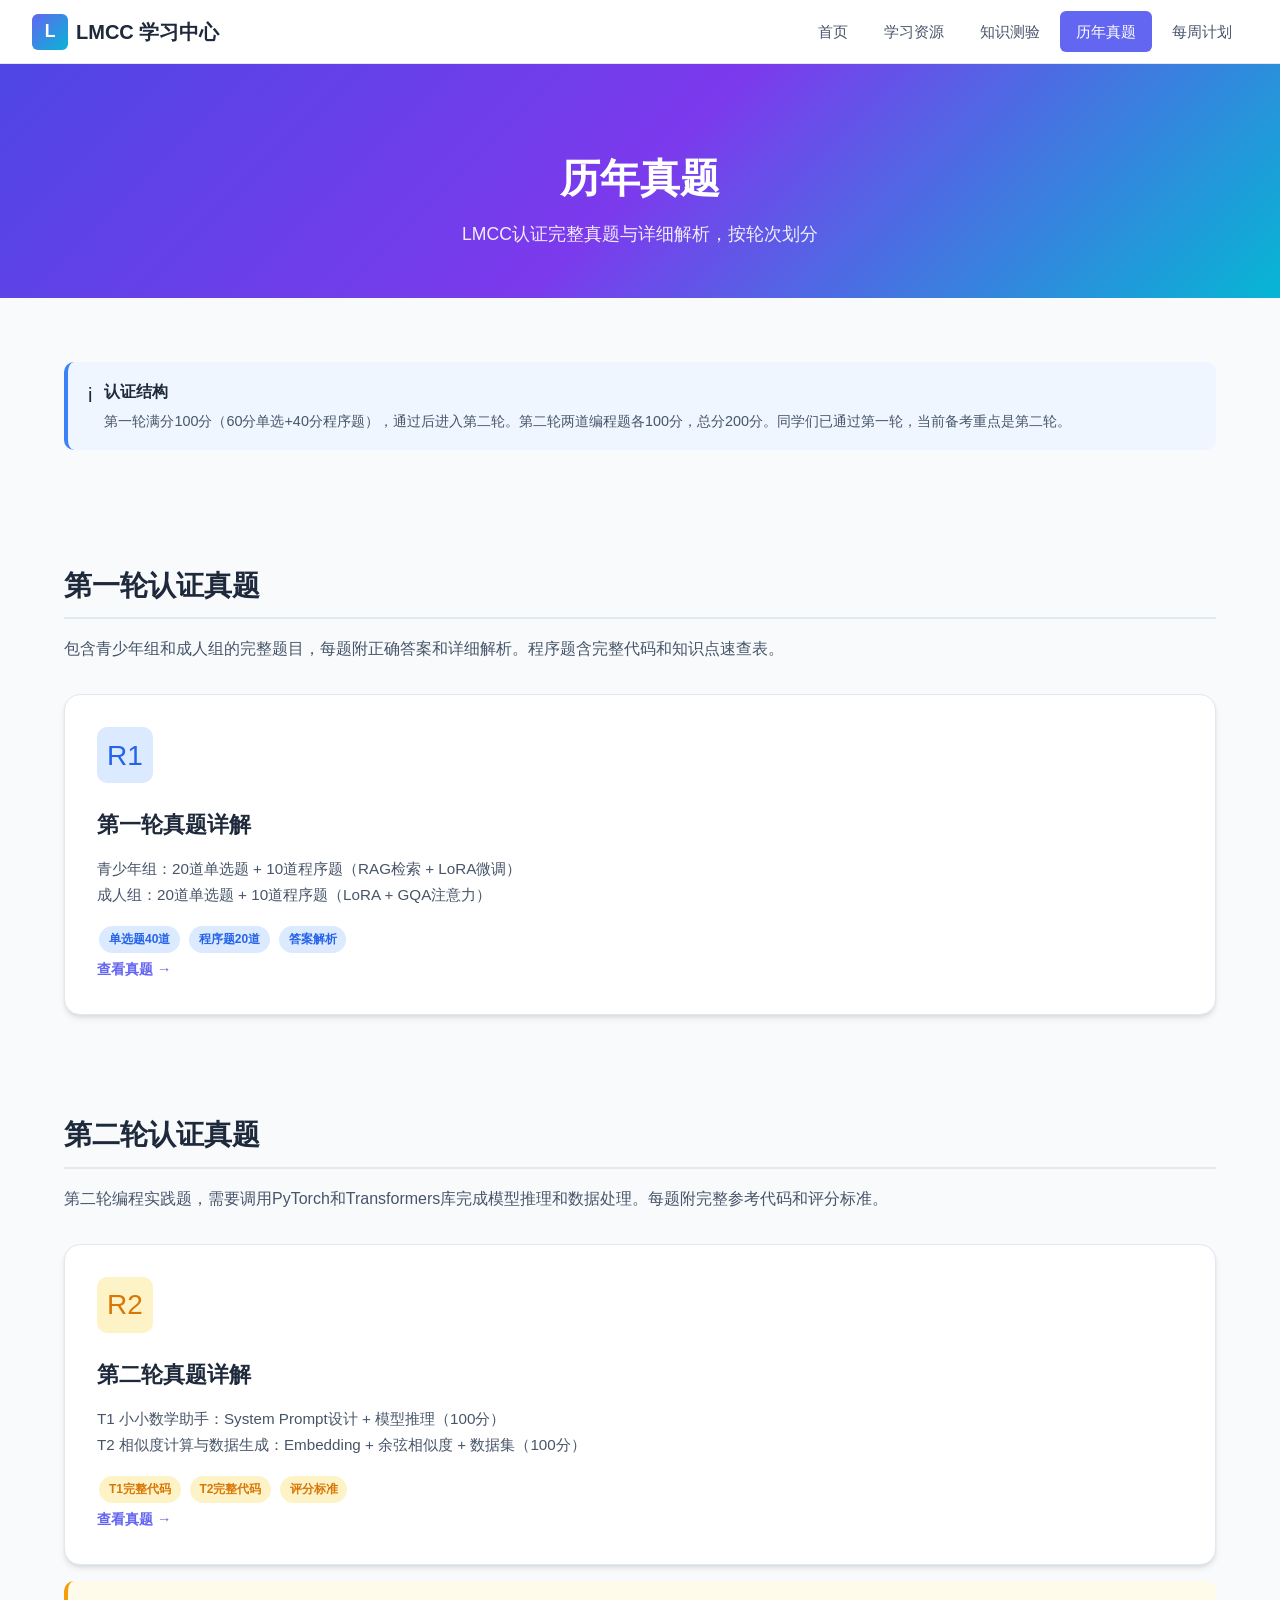
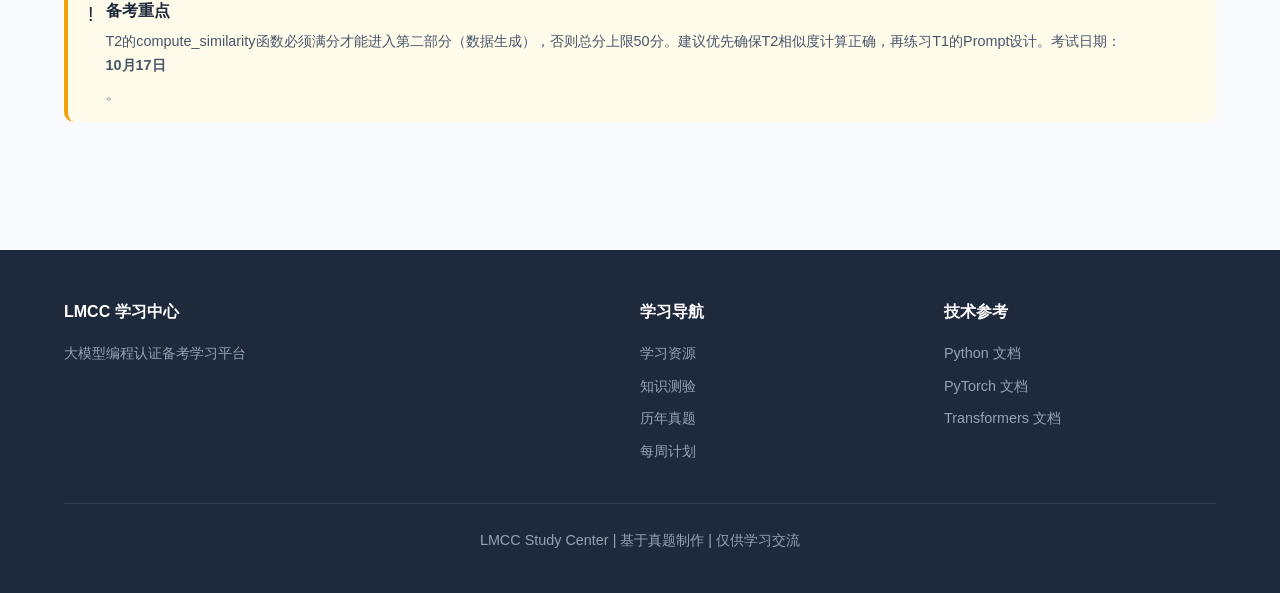
==== exams.html @ 8fdf828e "Restructure: 5 modules (首页/学习资源/知识测验/历年真题/每周计划) + random quiz + cache bust v4" ====
<!DOCTYPE html>
<html lang="zh-CN">
<head>
  <meta charset="UTF-8">
  <meta name="viewport" content="width=device-width, initial-scale=1.0">
  <title>历年真题 - LMCC学习中心</title>
  <meta name="description" content="LMCC认证第一轮和第二轮完整真题解析">
  <link rel="stylesheet" href="css/style.css?v=4">
</head>
<body>
  <!-- Navigation -->
  <nav class="navbar">
    <a href="index.html" class="nav-brand">
      <span class="logo">L</span>
      <span>LMCC 学习中心</span>
    </a>
    <div class="nav-links">
      <a href="index.html">首页</a>
      <a href="resources.html">学习资源</a>
      <a href="quiz.html">知识测验</a>
      <a href="exams.html">历年真题</a>
      <a href="plan.html">每周计划</a>
    </div>
    <button class="nav-toggle">☰</button>
  </nav>

  <div class="main-content">
    <div class="page-header">
      <div class="container">
        <h1>历年真题</h1>
        <p>LMCC认证完整真题与详细解析，按轮次划分</p>
      </div>
    </div>

    <div class="container">
      <!-- Exam Overview -->
      <div class="content-section">
        <div class="info-box info">
          <span class="icon">i</span>
          <div class="content">
            <strong>认证结构</strong>
            <p>第一轮满分100分（60分单选+40分程序题），通过后进入第二轮。第二轮两道编程题各100分，总分200分。同学们已通过第一轮，当前备考重点是第二轮。</p>
          </div>
        </div>
      </div>

      <!-- Round 1 -->
      <div class="content-section">
        <h2>第一轮认证真题</h2>
        <p>包含青少年组和成人组的完整题目，每题附正确答案和详细解析。程序题含完整代码和知识点速查表。</p>
        <div class="cards-grid">
          <a href="round1.html" class="card" style="text-decoration: none;">
            <div class="card-icon blue">R1</div>
            <h3>第一轮真题详解</h3>
            <p>青少年组：20道单选题 + 10道程序题（RAG检索 + LoRA微调）<br>成人组：20道单选题 + 10道程序题（LoRA + GQA注意力）</p>
            <div>
              <span class="tag blue">单选题40道</span>
              <span class="tag blue">程序题20道</span>
              <span class="tag blue">答案解析</span>
            </div>
            <span class="card-link">查看真题</span>
          </a>
        </div>
      </div>

      <!-- Round 2 -->
      <div class="content-section">
        <h2>第二轮认证真题</h2>
        <p>第二轮编程实践题，需要调用PyTorch和Transformers库完成模型推理和数据处理。每题附完整参考代码和评分标准。</p>
        <div class="cards-grid">
          <a href="round2.html" class="card" style="text-decoration: none;">
            <div class="card-icon orange">R2</div>
            <h3>第二轮真题详解</h3>
            <p>T1 小小数学助手：System Prompt设计 + 模型推理（100分）<br>T2 相似度计算与数据生成：Embedding + 余弦相似度 + 数据集（100分）</p>
            <div>
              <span class="tag orange">T1完整代码</span>
              <span class="tag orange">T2完整代码</span>
              <span class="tag orange">评分标准</span>
            </div>
            <span class="card-link">查看真题</span>
          </a>
        </div>

        <div class="info-box warning">
          <span class="icon">!</span>
          <div class="content">
            <strong>备考重点</strong>
            <p>T2的compute_similarity函数必须满分才能进入第二部分（数据生成），否则总分上限50分。建议优先确保T2相似度计算正确，再练习T1的Prompt设计。考试日期：<strong>10月17日</strong>。</p>
          </div>
        </div>
      </div>
    </div>
  </div>

  <!-- Footer -->
  <footer class="footer">
    <div class="container">
      <div class="footer-content">
        <div>
          <h4>LMCC 学习中心</h4>
          <p>大模型编程认证备考学习平台</p>
        </div>
        <div>
          <h4>学习导航</h4>
          <p><a href="resources.html">学习资源</a></p>
          <p><a href="quiz.html">知识测验</a></p>
          <p><a href="exams.html">历年真题</a></p>
          <p><a href="plan.html">每周计划</a></p>
        </div>
        <div>
          <h4>技术参考</h4>
          <p><a href="https://docs.python.org/3/" target="_blank">Python 文档</a></p>
          <p><a href="https://pytorch.org" target="_blank">PyTorch 文档</a></p>
          <p><a href="https://huggingface.co/docs/transformers" target="_blank">Transformers 文档</a></p>
        </div>
      </div>
      <div class="footer-bottom">
        <p>LMCC Study Center | 基于真题制作 | 仅供学习交流</p>
      </div>
    </div>
  </footer>

  <script src="js/main.js?v=4"></script>
</body>
</html>
---- css/style.css ----
/* ===== CSS Variables ===== */
:root {
  --primary: #6366f1;
  --primary-dark: #4f46e5;
  --primary-light: #818cf8;
  --secondary: #06b6d4;
  --accent: #f59e0b;
  --success: #10b981;
  --danger: #ef4444;
  --warning: #f59e0b;
  --info: #3b82f6;

  --bg-body: #f8fafc;
  --bg-card: #ffffff;
  --bg-code: #1e293b;
  --bg-code-inline: #f1f5f9;

  --text-primary: #1e293b;
  --text-secondary: #475569;
  --text-light: #94a3b8;
  --text-white: #ffffff;

  --border-color: #e2e8f0;
  --border-hover: #cbd5e1;

  --shadow-sm: 0 1px 2px rgba(0,0,0,0.05);
  --shadow-md: 0 4px 6px -1px rgba(0,0,0,0.1), 0 2px 4px -1px rgba(0,0,0,0.06);
  --shadow-lg: 0 10px 15px -3px rgba(0,0,0,0.1), 0 4px 6px -2px rgba(0,0,0,0.05);
  --shadow-xl: 0 20px 25px -5px rgba(0,0,0,0.1), 0 10px 10px -5px rgba(0,0,0,0.04);

  --radius-sm: 6px;
  --radius-md: 10px;
  --radius-lg: 16px;
  --radius-xl: 24px;

  --font-sans: 'Inter', 'Noto Sans SC', -apple-system, BlinkMacSystemFont, 'Segoe UI', Roboto, sans-serif;
  --font-mono: 'Fira Code', 'JetBrains Mono', 'Consolas', monospace;

  --gradient-primary: linear-gradient(135deg, #6366f1, #06b6d4);
  --gradient-hero: linear-gradient(135deg, #4f46e5 0%, #7c3aed 50%, #06b6d4 100%);
  --gradient-card: linear-gradient(135deg, #f8fafc, #f1f5f9);
}

/* ===== Reset ===== */
*, *::before, *::after {
  box-sizing: border-box;
  margin: 0;
  padding: 0;
}

html {
  scroll-behavior: smooth;
  font-size: 16px;
}

body {
  font-family: var(--font-sans);
  background: var(--bg-body);
  color: var(--text-primary);
  line-height: 1.7;
  -webkit-font-smoothing: antialiased;
  -moz-osx-font-smoothing: grayscale;
}

a {
  color: var(--primary);
  text-decoration: none;
  transition: color 0.2s;
}
a:hover { color: var(--primary-dark); }

/* ===== Navigation ===== */
.navbar {
  position: fixed;
  top: 0;
  left: 0;
  right: 0;
  height: 64px;
  background: rgba(255,255,255,0.95);
  backdrop-filter: blur(12px);
  border-bottom: 1px solid var(--border-color);
  z-index: 1000;
  display: flex;
  align-items: center;
  padding: 0 2rem;
  transition: box-shadow 0.3s;
}
.navbar.scrolled { box-shadow: var(--shadow-md); }

.nav-brand {
  display: flex;
  align-items: center;
  gap: 0.5rem;
  font-weight: 700;
  font-size: 1.25rem;
  color: var(--text-primary);
}
.nav-brand .logo {
  width: 36px; height: 36px;
  background: var(--gradient-primary);
  border-radius: var(--radius-sm);
  display: flex; align-items: center; justify-content: center;
  color: white; font-size: 1.1rem; font-weight: 800;
}

.nav-links {
  display: flex;
  gap: 0.25rem;
  margin-left: auto;
  align-items: center;
}
.nav-links a {
  padding: 0.5rem 1rem;
  border-radius: var(--radius-sm);
  color: var(--text-secondary);
  font-weight: 500;
  font-size: 0.95rem;
  transition: all 0.2s;
}
.nav-links a:hover, .nav-links a.active {
  background: var(--primary);
  color: white;
}

.nav-toggle {
  display: none;
  background: none; border: none;
  font-size: 1.5rem; cursor: pointer;
  color: var(--text-primary);
}

/* ===== Layout ===== */
.container {
  max-width: 1200px;
  margin: 0 auto;
  padding: 0 1.5rem;
}
.main-content {
  padding-top: 64px;
}

section { padding: 4rem 0; }

/* ===== Hero ===== */
.hero {
  background: var(--gradient-hero);
  color: white;
  padding: 6rem 0 5rem;
  position: relative;
  overflow: hidden;
}
.hero::before {
  content: '';
  position: absolute;
  top: -50%; right: -10%;
  width: 600px; height: 600px;
  background: radial-gradient(circle, rgba(255,255,255,0.1), transparent);
  border-radius: 50%;
}
.hero::after {
  content: '';
  position: absolute;
  bottom: -30%; left: -10%;
  width: 400px; height: 400px;
  background: radial-gradient(circle, rgba(6,182,212,0.15), transparent);
  border-radius: 50%;
}
.hero-content {
  position: relative;
  z-index: 1;
  text-align: center;
}
.hero h1 {
  font-size: 3rem;
  font-weight: 800;
  margin-bottom: 1rem;
  letter-spacing: -0.02em;
}
.hero .subtitle {
  font-size: 1.25rem;
  opacity: 0.9;
  margin-bottom: 2rem;
  max-width: 700px;
  margin-left: auto; margin-right: auto;
}
.hero-badges {
  display: flex;
  justify-content: center;
  gap: 1rem;
  flex-wrap: wrap;
  margin-bottom: 2.5rem;
}
.hero-badge {
  background: rgba(255,255,255,0.15);
  backdrop-filter: blur(8px);
  border: 1px solid rgba(255,255,255,0.25);
  padding: 0.4rem 1rem;
  border-radius: 999px;
  font-size: 0.875rem;
  font-weight: 500;
}
.hero-cta {
  display: flex;
  justify-content: center;
  gap: 1rem;
  flex-wrap: wrap;
}
.btn {
  display: inline-flex;
  align-items: center;
  gap: 0.5rem;
  padding: 0.75rem 1.75rem;
  border-radius: var(--radius-md);
  font-weight: 600;
  font-size: 1rem;
  transition: all 0.25s;
  cursor: pointer;
  border: none;
}
.btn-primary {
  background: white;
  color: var(--primary-dark);
}
.btn-primary:hover {
  transform: translateY(-2px);
  box-shadow: var(--shadow-lg);
  color: var(--primary);
}
.btn-outline {
  background: transparent;
  color: white;
  border: 2px solid rgba(255,255,255,0.4);
}
.btn-outline:hover {
  background: rgba(255,255,255,0.1);
  border-color: white;
}

/* ===== Cards Grid ===== */
.cards-grid {
  display: grid;
  grid-template-columns: repeat(auto-fit, minmax(320px, 1fr));
  gap: 1.5rem;
  margin-top: 2rem;
}
.card {
  background: var(--bg-card);
  border-radius: var(--radius-lg);
  padding: 2rem;
  box-shadow: var(--shadow-md);
  transition: all 0.3s;
  border: 1px solid var(--border-color);
}
.card:hover {
  transform: translateY(-4px);
  box-shadow: var(--shadow-xl);
  border-color: var(--primary-light);
}
.card-icon {
  width: 56px; height: 56px;
  border-radius: var(--radius-md);
  display: flex; align-items: center; justify-content: center;
  font-size: 1.75rem;
  margin-bottom: 1.25rem;
}
.card-icon.purple { background: #ede9fe; color: #7c3aed; }
.card-icon.blue { background: #dbeafe; color: #2563eb; }
.card-icon.green { background: #d1fae5; color: #059669; }
.card-icon.orange { background: #fef3c7; color: #d97706; }
.card-icon.cyan { background: #cffafe; color: #0891b2; }
.card-icon.red { background: #fee2e2; color: #dc2626; }
.card h3 {
  font-size: 1.25rem;
  margin-bottom: 0.5rem;
  color: var(--text-primary);
}
.card p {
  color: var(--text-secondary);
  font-size: 0.95rem;
  margin-bottom: 1rem;
}
.card .card-link {
  font-weight: 600;
  font-size: 0.9rem;
  display: inline-flex;
  align-items: center;
  gap: 0.25rem;
}
.card .card-link::after {
  content: '\2192';
  transition: transform 0.2s;
}
.card:hover .card-link::after {
  transform: translateX(4px);
}

/* ===== Section Headers ===== */
.section-header {
  text-align: center;
  margin-bottom: 3rem;
}
.section-header .eyebrow {
  text-transform: uppercase;
  letter-spacing: 0.1em;
  font-size: 0.8rem;
  font-weight: 700;
  color: var(--primary);
  margin-bottom: 0.5rem;
}
.section-header h2 {
  font-size: 2.25rem;
  font-weight: 800;
  margin-bottom: 0.75rem;
  letter-spacing: -0.02em;
}
.section-header p {
  font-size: 1.1rem;
  color: var(--text-secondary);
  max-width: 600px;
  margin: 0 auto;
}

/* ===== Content Pages ===== */
.page-header {
  background: var(--gradient-hero);
  color: white;
  padding: 5rem 0 3rem;
  text-align: center;
}
.page-header h1 {
  font-size: 2.5rem;
  font-weight: 800;
  margin-bottom: 0.5rem;
}
.page-header p {
  font-size: 1.1rem;
  opacity: 0.9;
}

.content-section {
  padding: 3rem 0;
}
.content-section h2 {
  font-size: 1.75rem;
  font-weight: 700;
  margin: 2rem 0 1rem;
  padding-bottom: 0.5rem;
  border-bottom: 2px solid var(--border-color);
  color: var(--text-primary);
}
.content-section h2:first-child { margin-top: 0; }
.content-section h3 {
  font-size: 1.35rem;
  font-weight: 600;
  margin: 1.5rem 0 0.75rem;
  color: var(--text-primary);
}
.content-section h4 {
  font-size: 1.1rem;
  font-weight: 600;
  margin: 1rem 0 0.5rem;
  color: var(--text-secondary);
}
.content-section p {
  margin-bottom: 1rem;
  color: var(--text-secondary);
}
.content-section ul, .content-section ol {
  margin: 0.5rem 0 1rem 1.5rem;
  color: var(--text-secondary);
}
.content-section li {
  margin-bottom: 0.35rem;
}

/* ===== Code Blocks ===== */
.code-block {
  background: var(--bg-code);
  border-radius: var(--radius-md);
  margin: 1rem 0 1.5rem;
  overflow: hidden;
  border: 1px solid #334155;
}
.code-header {
  background: #334155;
  color: #94a3b8;
  padding: 0.5rem 1rem;
  font-size: 0.8rem;
  font-family: var(--font-mono);
  display: flex;
  align-items: center;
  justify-content: space-between;
}
.code-header .lang {
  text-transform: uppercase;
  font-weight: 600;
  letter-spacing: 0.05em;
}
.code-block pre {
  padding: 1.25rem;
  overflow-x: auto;
  font-size: 0.875rem;
  line-height: 1.6;
}
.code-block code {
  font-family: var(--font-mono);
  color: #e2e8f0;
}
code.inline {
  background: var(--bg-code-inline);
  color: var(--primary-dark);
  padding: 0.15rem 0.4rem;
  border-radius: 4px;
  font-family: var(--font-mono);
  font-size: 0.875em;
}

/* Syntax highlighting */
.kw { color: #c084fc; }
.str { color: #6ee7b7; }
.num { color: #fbbf24; }
.cmt { color: #64748b; font-style: italic; }
.fn { color: #60a5fa; }
.var { color: #f87171; }
.op { color: #f472b6; }
.cls { color: #fde047; }

/* ===== Question Cards ===== */
.question-card {
  background: var(--bg-card);
  border: 1px solid var(--border-color);
  border-radius: var(--radius-lg);
  padding: 1.75rem;
  margin-bottom: 1.5rem;
  box-shadow: var(--shadow-sm);
  transition: box-shadow 0.2s;
}
.question-card:hover { box-shadow: var(--shadow-md); }

.question-number {
  display: inline-flex;
  align-items: center;
  justify-content: center;
  width: 32px; height: 32px;
  background: var(--gradient-primary);
  color: white;
  border-radius: 50%;
  font-weight: 700;
  font-size: 0.85rem;
  margin-right: 0.5rem;
  flex-shrink: 0;
}
.question-title {
  display: flex;
  align-items: flex-start;
  gap: 0.25rem;
  font-weight: 600;
  margin-bottom: 1rem;
  font-size: 1.05rem;
  line-height: 1.6;
}

.options { margin: 0.75rem 0 1rem 0; }
.option {
  display: flex;
  align-items: flex-start;
  gap: 0.5rem;
  padding: 0.6rem 0.75rem;
  border-radius: var(--radius-sm);
  margin-bottom: 0.4rem;
  cursor: pointer;
  transition: all 0.2s;
  border: 1px solid transparent;
  font-size: 0.95rem;
}
.option:hover { background: #f1f5f9; }
.option .opt-label {
  font-weight: 700;
  color: var(--primary);
  flex-shrink: 0;
  min-width: 24px;
}
.option.correct {
  background: #d1fae5;
  border-color: #6ee7b7;
}
.option.correct .opt-label { color: #059669; }
.option.incorrect {
  background: #fee2e2;
  border-color: #fca5a5;
}
.option.incorrect .opt-label { color: #dc2626; }

.answer-box {
  margin-top: 1rem;
  padding: 1rem;
  background: #eff6ff;
  border-left: 4px solid var(--primary);
  border-radius: 0 var(--radius-sm) var(--radius-sm) 0;
}
.answer-box .answer-label {
  font-weight: 700;
  color: var(--primary);
  font-size: 0.85rem;
  text-transform: uppercase;
  letter-spacing: 0.05em;
  margin-bottom: 0.25rem;
}
.answer-box .answer-text { color: var(--text-primary); font-size: 0.95rem; }
.answer-box .explanation { color: var(--text-secondary); font-size: 0.9rem; margin-top: 0.5rem; }

/* ===== Info Boxes ===== */
.info-box {
  border-radius: var(--radius-md);
  padding: 1rem 1.25rem;
  margin: 1rem 0;
  display: flex;
  gap: 0.75rem;
  align-items: flex-start;
}
.info-box.info { background: #eff6ff; border-left: 4px solid var(--info); }
.info-box.success { background: #ecfdf5; border-left: 4px solid var(--success); }
.info-box.warning { background: #fffbeb; border-left: 4px solid var(--warning); }
.info-box.danger { background: #fef2f2; border-left: 4px solid var(--danger); }
.info-box .icon { font-size: 1.25rem; flex-shrink: 0; }
.info-box .content { flex: 1; }
.info-box .content strong { display: block; margin-bottom: 0.25rem; }
.info-box .content p { margin: 0; font-size: 0.9rem; color: var(--text-secondary); }

/* ===== Tables ===== */
.table-wrapper {
  overflow-x: auto;
  margin: 1rem 0 1.5rem;
}
table {
  width: 100%;
  border-collapse: collapse;
  background: white;
  border-radius: var(--radius-md);
  overflow: hidden;
  box-shadow: var(--shadow-sm);
}
th {
  background: var(--primary);
  color: white;
  padding: 0.75rem 1rem;
  text-align: left;
  font-weight: 600;
  font-size: 0.9rem;
}
td {
  padding: 0.75rem 1rem;
  border-bottom: 1px solid var(--border-color);
  font-size: 0.9rem;
  color: var(--text-secondary);
}
tr:last-child td { border-bottom: none; }
tr:hover td { background: #f8fafc; }

/* ===== Tags / Badges ===== */
.tag {
  display: inline-block;
  padding: 0.2rem 0.6rem;
  border-radius: 999px;
  font-size: 0.75rem;
  font-weight: 600;
  margin: 0.15rem;
}
.tag.blue { background: #dbeafe; color: #2563eb; }
.tag.green { background: #d1fae5; color: #059669; }
.tag.purple { background: #ede9fe; color: #7c3aed; }
.tag.orange { background: #fef3c7; color: #d97706; }
.tag.red { background: #fee2e2; color: #dc2626; }
.tag.cyan { background: #cffafe; color: #0891b2; }

/* ===== Progress / Roadmap ===== */
.roadmap {
  display: flex;
  flex-direction: column;
  gap: 0;
  max-width: 800px;
  margin: 2rem auto;
}
.roadmap-item {
  display: flex;
  gap: 1.5rem;
  position: relative;
  padding-bottom: 2rem;
}
.roadmap-item:last-child { padding-bottom: 0; }
.roadmap-item::before {
  content: '';
  position: absolute;
  left: 23px;
  top: 48px;
  bottom: 0;
  width: 2px;
  background: var(--border-color);
}
.roadmap-item:last-child::before { display: none; }
.roadmap-marker {
  width: 48px; height: 48px;
  border-radius: 50%;
  display: flex; align-items: center; justify-content: center;
  font-size: 1.25rem; font-weight: 700;
  flex-shrink: 0;
  z-index: 1;
}
.roadmap-marker.completed { background: #d1fae5; color: #059669; }
.roadmap-marker.current { background: var(--primary); color: white; }
.roadmap-marker.upcoming { background: #f1f5f9; color: var(--text-light); }
.roadmap-content { padding-top: 0.5rem; }
.roadmap-content h4 { margin: 0 0 0.25rem 0; font-size: 1.1rem; }
.roadmap-content p { margin: 0; font-size: 0.9rem; color: var(--text-secondary); }

/* ===== Quiz Page ===== */
.quiz-container {
  max-width: 800px;
  margin: 0 auto;
}
.quiz-header {
  display: flex;
  justify-content: space-between;
  align-items: center;
  margin-bottom: 1.5rem;
  flex-wrap: wrap;
  gap: 1rem;
}
.quiz-progress-bar {
  width: 100%;
  height: 8px;
  background: var(--border-color);
  border-radius: 999px;
  overflow: hidden;
  margin-bottom: 1.5rem;
}
.quiz-progress-fill {
  height: 100%;
  background: var(--gradient-primary);
  transition: width 0.3s;
  border-radius: 999px;
}
.quiz-score {
  display: flex;
  gap: 1.5rem;
  font-size: 0.9rem;
}
.quiz-score span { font-weight: 600; }
.quiz-score .correct-count { color: var(--success); }
.quiz-score .wrong-count { color: var(--danger); }

.quiz-result {
  text-align: center;
  padding: 3rem 2rem;
}
.quiz-result .score-circle {
  width: 120px; height: 120px;
  border-radius: 50%;
  display: flex; align-items: center; justify-content: center;
  font-size: 2.5rem; font-weight: 800;
  margin: 0 auto 1.5rem;
}
.quiz-result .score-circle.pass {
  background: #d1fae5; color: #059669;
}
.quiz-result .score-circle.fail {
  background: #fee2e2; color: #dc2626;
}
.quiz-result h2 { margin-bottom: 0.5rem; }

/* ===== Tabs ===== */
.tabs {
  display: flex;
  gap: 0.5rem;
  border-bottom: 2px solid var(--border-color);
  margin-bottom: 1.5rem;
  flex-wrap: wrap;
}
.tab {
  padding: 0.6rem 1.25rem;
  cursor: pointer;
  border: none;
  background: none;
  font-size: 0.95rem;
  font-weight: 500;
  color: var(--text-secondary);
  border-bottom: 2px solid transparent;
  margin-bottom: -2px;
  transition: all 0.2s;
  border-radius: var(--radius-sm) var(--radius-sm) 0 0;
}
.tab:hover { color: var(--primary); }
.tab.active {
  color: var(--primary);
  border-bottom-color: var(--primary);
  background: #eef2ff;
}
.tab-panel { display: none; }
.tab-panel.active { display: block; }

/* ===== Footer ===== */
.footer {
  background: #1e293b;
  color: #94a3b8;
  padding: 3rem 0 2rem;
  margin-top: 4rem;
}
.footer-content {
  display: grid;
  grid-template-columns: 2fr 1fr 1fr;
  gap: 2rem;
  margin-bottom: 2rem;
}
.footer h4 { color: white; margin-bottom: 1rem; font-size: 1rem; }
.footer p { font-size: 0.9rem; margin-bottom: 0.5rem; }
.footer a { color: #94a3b8; font-size: 0.9rem; }
.footer a:hover { color: white; }
.footer-bottom {
  border-top: 1px solid #334155;
  padding-top: 1.5rem;
  text-align: center;
  font-size: 0.85rem;
}

/* ===== Responsive ===== */
@media (max-width: 768px) {
  .nav-links { display: none; }
  .nav-links.open {
    display: flex;
    position: absolute;
    top: 64px; left: 0; right: 0;
    flex-direction: column;
    background: white;
    border-bottom: 1px solid var(--border-color);
    padding: 1rem;
    gap: 0.25rem;
  }
  .nav-toggle { display: block; margin-left: auto; }

  .hero h1 { font-size: 2rem; }
  .hero .subtitle { font-size: 1rem; }

  .section-header h2 { font-size: 1.5rem; }

  .cards-grid { grid-template-columns: 1fr; }

  .footer-content { grid-template-columns: 1fr; }

  .question-card { padding: 1.25rem; }
  .question-title { font-size: 0.95rem; }

  .container { padding: 0 1rem; }
}

@media (max-width: 480px) {
  .hero h1 { font-size: 1.75rem; }
  .hero-cta { flex-direction: column; }
  .btn { width: 100%; justify-content: center; }
}

/* ===== Utility ===== */
.text-center { text-align: center; }
.mt-2 { margin-top: 1rem; }
.mt-4 { margin-top: 2rem; }
.mb-2 { margin-bottom: 1rem; }
.mb-4 { margin-bottom: 2rem; }
.hidden { display: none !important; }
.flex { display: flex; }
.gap-2 { gap: 0.5rem; }
.items-center { align-items: center; }
.justify-between { justify-content: space-between; }
.flex-wrap { flex-wrap: wrap; }
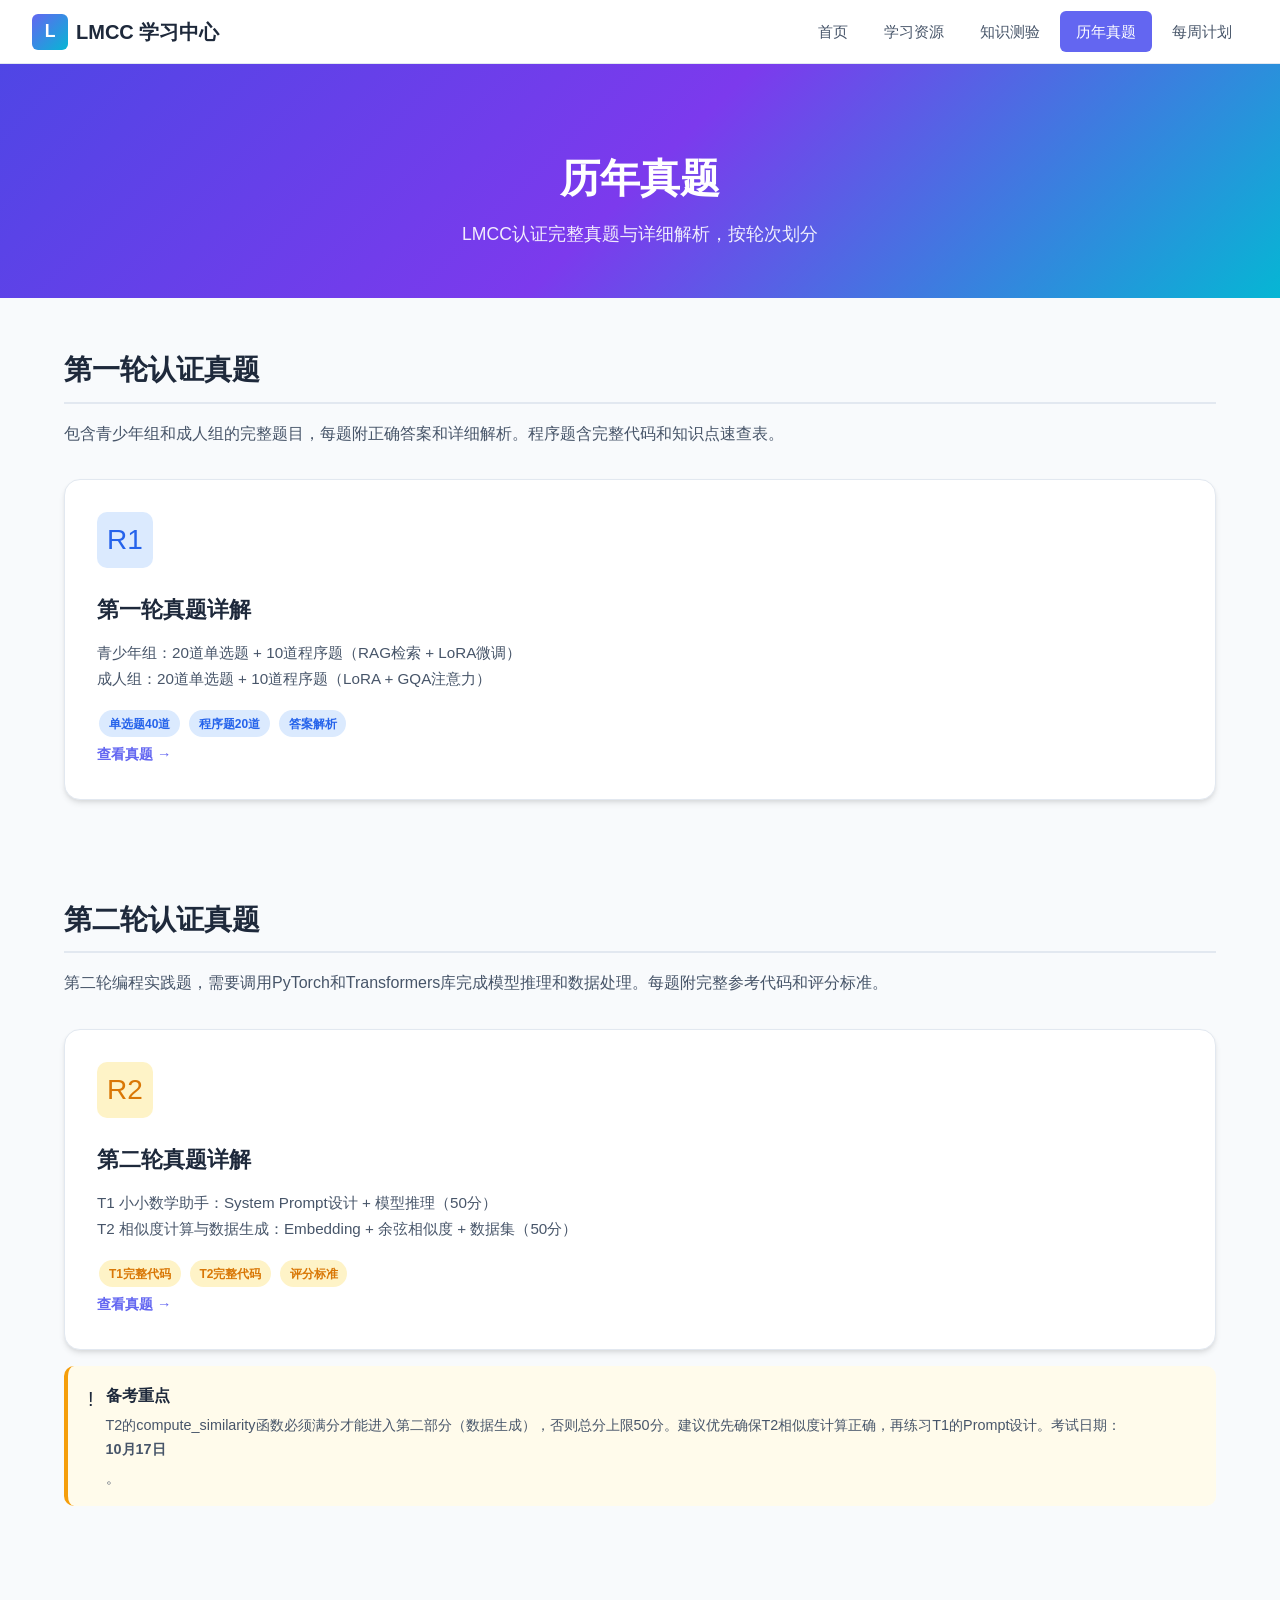
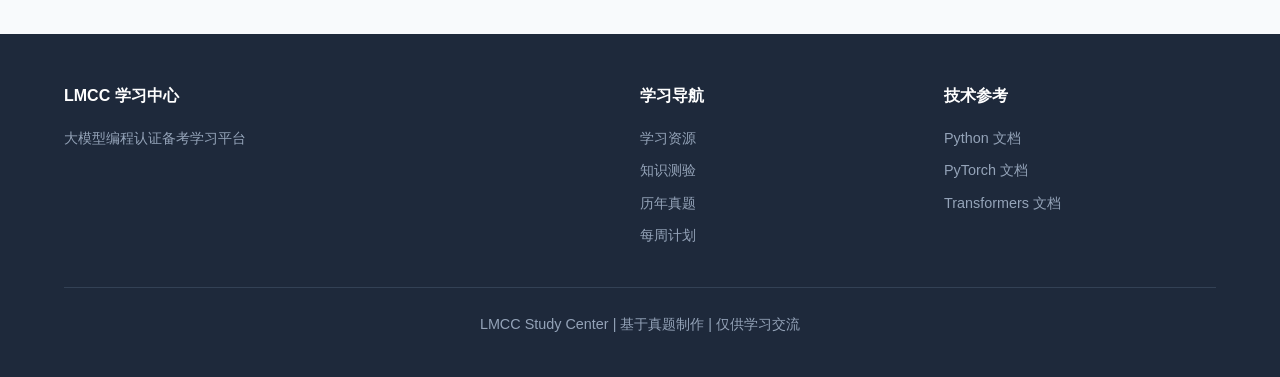
==== commit 0a9a0918: "批量优化: 首页倒计时居中+三大模块+考试概览修正; 学习资源精简; 题库扩充至25题/模块; 历年真题去认证结构; 每周计划只保留表格" ====
--- a/exams.html
+++ b/exams.html
@@ -5,10 +5,9 @@
   <meta name="viewport" content="width=device-width, initial-scale=1.0">
   <title>历年真题 - LMCC学习中心</title>
   <meta name="description" content="LMCC认证第一轮和第二轮完整真题解析">
-  <link rel="stylesheet" href="css/style.css?v=4">
+  <link rel="stylesheet" href="css/style.css?v=6">
 </head>
 <body>
-  <!-- Navigation -->
   <nav class="navbar">
     <a href="index.html" class="nav-brand">
       <span class="logo">L</span>
@@ -33,17 +32,6 @@
     </div>
 
     <div class="container">
-      <!-- Exam Overview -->
-      <div class="content-section">
-        <div class="info-box info">
-          <span class="icon">i</span>
-          <div class="content">
-            <strong>认证结构</strong>
-            <p>第一轮满分100分（60分单选+40分程序题），通过后进入第二轮。第二轮两道编程题各100分，总分200分。同学们已通过第一轮，当前备考重点是第二轮。</p>
-          </div>
-        </div>
-      </div>
-
       <!-- Round 1 -->
       <div class="content-section">
         <h2>第一轮认证真题</h2>
@@ -71,7 +59,7 @@
           <a href="round2.html" class="card" style="text-decoration: none;">
             <div class="card-icon orange">R2</div>
             <h3>第二轮真题详解</h3>
-            <p>T1 小小数学助手：System Prompt设计 + 模型推理（100分）<br>T2 相似度计算与数据生成：Embedding + 余弦相似度 + 数据集（100分）</p>
+            <p>T1 小小数学助手：System Prompt设计 + 模型推理（50分）<br>T2 相似度计算与数据生成：Embedding + 余弦相似度 + 数据集（50分）</p>
             <div>
               <span class="tag orange">T1完整代码</span>
               <span class="tag orange">T2完整代码</span>
@@ -92,7 +80,6 @@
     </div>
   </div>
 
-  <!-- Footer -->
   <footer class="footer">
     <div class="container">
       <div class="footer-content">
@@ -120,6 +107,6 @@
     </div>
   </footer>
 
-  <script src="js/main.js?v=4"></script>
+  <script src="js/main.js?v=6"></script>
 </body>
 </html>
--- a/css/style.css
+++ b/css/style.css
@@ -614,59 +614,219 @@
 .roadmap-content p { margin: 0; font-size: 0.9rem; color: var(--text-secondary); }
 
 /* ===== Quiz Page ===== */
-.quiz-container {
-  max-width: 800px;
-  margin: 0 auto;
-}
+.quiz-card {
+  cursor: pointer;
+  text-align: left;
+  position: relative;
+  overflow: hidden;
+}
+.quiz-card::before {
+  content: '';
+  position: absolute;
+  top: 0; left: 0; right: 0;
+  height: 4px;
+  background: var(--gradient-primary);
+  opacity: 0;
+  transition: opacity 0.3s;
+}
+.quiz-card:hover::before { opacity: 1; }
+.quiz-card .btn { margin-top: 1rem; }
+
 .quiz-header {
   display: flex;
   justify-content: space-between;
   align-items: center;
-  margin-bottom: 1.5rem;
+  margin-bottom: 1rem;
   flex-wrap: wrap;
   gap: 1rem;
+  background: var(--bg-card);
+  padding: 1rem 1.5rem;
+  border-radius: var(--radius-lg);
+  box-shadow: var(--shadow-md);
+  border: 1px solid var(--border-color);
+}
+.quiz-progress {
+  display: flex;
+  flex-direction: column;
+  gap: 0.25rem;
+}
+.quiz-progress .quiz-title {
+  font-weight: 700;
+  font-size: 1.1rem;
+  color: var(--text-primary);
+}
+.quiz-progress .quiz-counter {
+  font-size: 0.85rem;
+  color: var(--text-light);
+}
+.quiz-score-badge {
+  background: var(--gradient-primary);
+  color: white;
+  padding: 0.5rem 1.25rem;
+  border-radius: 999px;
+  font-weight: 700;
+  font-size: 1rem;
 }
 .quiz-progress-bar {
   width: 100%;
-  height: 8px;
+  height: 6px;
   background: var(--border-color);
   border-radius: 999px;
   overflow: hidden;
   margin-bottom: 1.5rem;
 }
-.quiz-progress-fill {
+.progress-fill {
   height: 100%;
   background: var(--gradient-primary);
-  transition: width 0.3s;
+  transition: width 0.4s ease;
   border-radius: 999px;
 }
-.quiz-score {
-  display: flex;
-  gap: 1.5rem;
+.quiz-nav {
+  display: flex;
+  justify-content: space-between;
+  gap: 1rem;
+  margin-top: 1.5rem;
+}
+
+.quiz-question {
+  background: var(--bg-card);
+  border-radius: var(--radius-lg);
+  padding: 2rem;
+  box-shadow: var(--shadow-md);
+  border: 1px solid var(--border-color);
+  margin-bottom: 1rem;
+}
+.quiz-question-text {
+  font-size: 1.1rem;
+  font-weight: 600;
+  line-height: 1.7;
+  color: var(--text-primary);
+  margin-bottom: 1.5rem;
+  white-space: pre-wrap;
+}
+.quiz-options {
+  display: flex;
+  flex-direction: column;
+  gap: 0.75rem;
+}
+.quiz-option {
+  display: flex;
+  align-items: flex-start;
+  gap: 0.75rem;
+  padding: 1rem 1.25rem;
+  border-radius: var(--radius-md);
+  cursor: pointer;
+  transition: all 0.25s;
+  border: 2px solid var(--border-color);
+  background: var(--bg-body);
+  font-size: 0.95rem;
+  line-height: 1.6;
+}
+.quiz-option:hover {
+  border-color: var(--primary-light);
+  background: #eef2ff;
+  transform: translateX(4px);
+}
+.quiz-option .option-letter {
+  display: inline-flex;
+  align-items: center;
+  justify-content: center;
+  width: 32px; height: 32px;
+  background: var(--border-color);
+  color: var(--text-secondary);
+  border-radius: 50%;
+  font-weight: 700;
+  font-size: 0.85rem;
+  flex-shrink: 0;
+  transition: all 0.25s;
+}
+.quiz-option:hover .option-letter {
+  background: var(--primary);
+  color: white;
+}
+.quiz-option .option-text {
+  flex: 1;
+  padding-top: 0.25rem;
+}
+.quiz-option.correct {
+  border-color: #6ee7b7;
+  background: #d1fae5;
+}
+.quiz-option.correct .option-letter {
+  background: var(--success);
+  color: white;
+}
+.quiz-option.correct .option-text { color: #059669; }
+.quiz-option.incorrect {
+  border-color: #fca5a5;
+  background: #fee2e2;
+}
+.quiz-option.incorrect .option-letter {
+  background: var(--danger);
+  color: white;
+}
+.quiz-option.incorrect .option-text { color: #dc2626; }
+
+.quiz-explanation {
+  margin-top: 1.25rem;
+  padding: 1rem 1.25rem;
+  border-radius: var(--radius-md);
   font-size: 0.9rem;
-}
-.quiz-score span { font-weight: 600; }
-.quiz-score .correct-count { color: var(--success); }
-.quiz-score .wrong-count { color: var(--danger); }
-
-.quiz-result {
+  line-height: 1.7;
+}
+.quiz-explanation.correct {
+  background: #ecfdf5;
+  border-left: 4px solid var(--success);
+}
+.quiz-explanation.incorrect {
+  background: #fef2f2;
+  border-left: 4px solid var(--danger);
+}
+
+.quiz-result-header {
   text-align: center;
   padding: 3rem 2rem;
-}
-.quiz-result .score-circle {
-  width: 120px; height: 120px;
-  border-radius: 50%;
-  display: flex; align-items: center; justify-content: center;
-  font-size: 2.5rem; font-weight: 800;
-  margin: 0 auto 1.5rem;
-}
-.quiz-result .score-circle.pass {
-  background: #d1fae5; color: #059669;
-}
-.quiz-result .score-circle.fail {
-  background: #fee2e2; color: #dc2626;
-}
-.quiz-result h2 { margin-bottom: 0.5rem; }
+  background: var(--bg-card);
+  border-radius: var(--radius-lg);
+  box-shadow: var(--shadow-lg);
+  margin-bottom: 2rem;
+}
+.quiz-score-display {
+  font-size: 3rem;
+  font-weight: 800;
+  margin: 1rem 0;
+}
+.quiz-score-display span:first-child {
+  color: var(--primary);
+  font-size: 4rem;
+}
+.quiz-score-display span:last-child {
+  color: var(--text-light);
+}
+.quiz-review-item {
+  background: var(--bg-card);
+  border-radius: var(--radius-md);
+  padding: 1.25rem 1.5rem;
+  margin-bottom: 0.75rem;
+  border-left: 4px solid var(--border-color);
+}
+.quiz-review-item.correct { border-left-color: var(--success); }
+.quiz-review-item.incorrect { border-left-color: var(--danger); }
+.quiz-review-item .review-question {
+  font-weight: 600;
+  margin-bottom: 0.5rem;
+  color: var(--text-primary);
+}
+.quiz-review-item .review-answer {
+  font-size: 0.85rem;
+  color: var(--text-secondary);
+  margin-bottom: 0.5rem;
+}
+.quiz-review-item .review-explanation {
+  font-size: 0.85rem;
+  color: var(--text-secondary);
+  line-height: 1.6;
+}
 
 /* ===== Tabs ===== */
 .tabs {
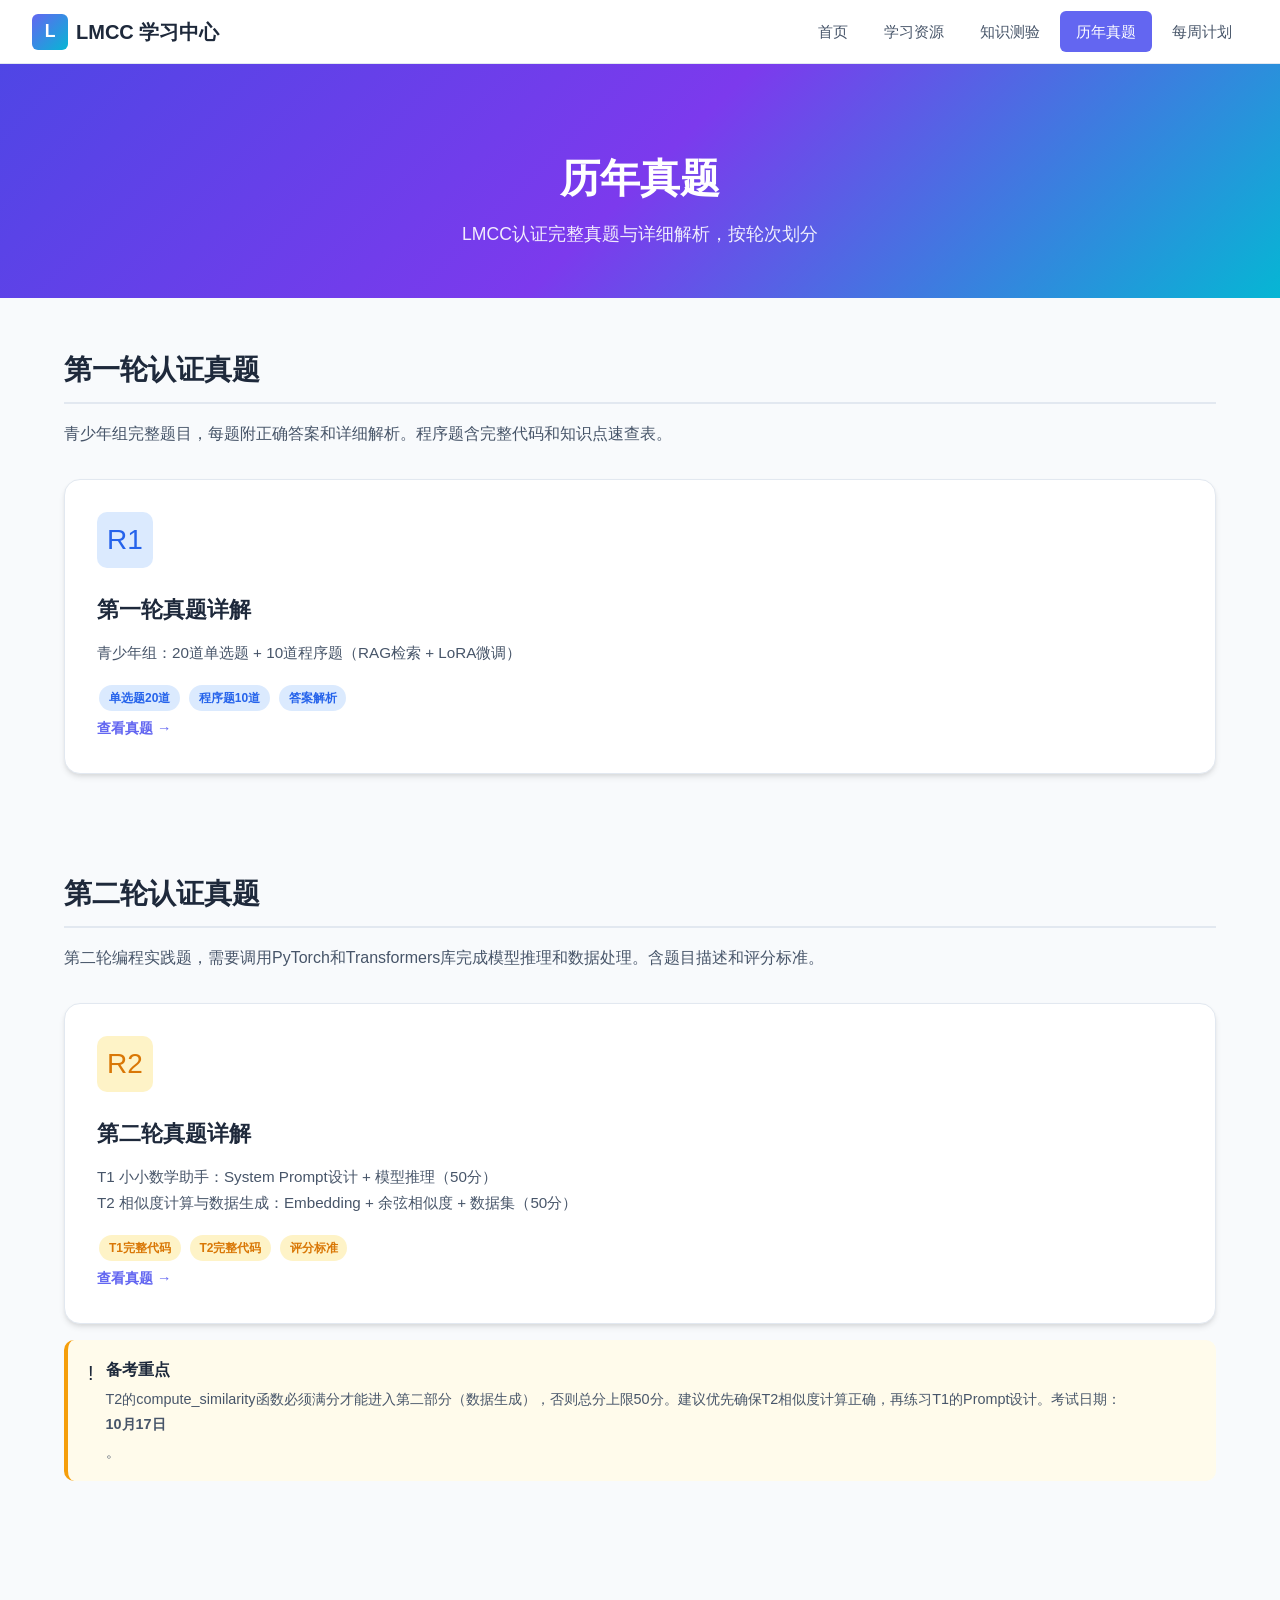
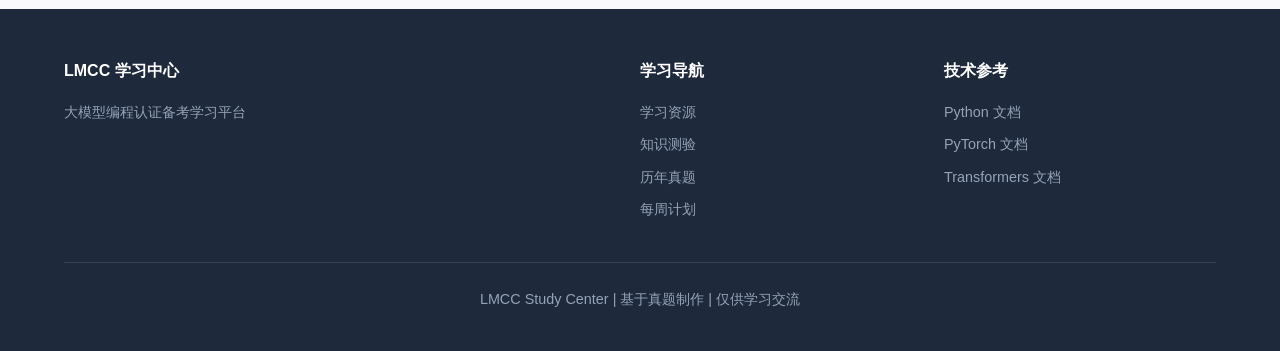
==== commit 2979de00: "去掉成人组只保留青少年组; 第二轮隐藏答案代码只保留题目描述" ====
--- a/exams.html
+++ b/exams.html
@@ -5,7 +5,7 @@
   <meta name="viewport" content="width=device-width, initial-scale=1.0">
   <title>历年真题 - LMCC学习中心</title>
   <meta name="description" content="LMCC认证第一轮和第二轮完整真题解析">
-  <link rel="stylesheet" href="css/style.css?v=6">
+  <link rel="stylesheet" href="css/style.css?v=8">
 </head>
 <body>
   <nav class="navbar">
@@ -35,15 +35,15 @@
       <!-- Round 1 -->
       <div class="content-section">
         <h2>第一轮认证真题</h2>
-        <p>包含青少年组和成人组的完整题目，每题附正确答案和详细解析。程序题含完整代码和知识点速查表。</p>
+        <p>青少年组完整题目，每题附正确答案和详细解析。程序题含完整代码和知识点速查表。</p>
         <div class="cards-grid">
           <a href="round1.html" class="card" style="text-decoration: none;">
             <div class="card-icon blue">R1</div>
             <h3>第一轮真题详解</h3>
-            <p>青少年组：20道单选题 + 10道程序题（RAG检索 + LoRA微调）<br>成人组：20道单选题 + 10道程序题（LoRA + GQA注意力）</p>
+            <p>青少年组：20道单选题 + 10道程序题（RAG检索 + LoRA微调）</p>
             <div>
-              <span class="tag blue">单选题40道</span>
-              <span class="tag blue">程序题20道</span>
+              <span class="tag blue">单选题20道</span>
+              <span class="tag blue">程序题10道</span>
               <span class="tag blue">答案解析</span>
             </div>
             <span class="card-link">查看真题</span>
@@ -54,7 +54,7 @@
       <!-- Round 2 -->
       <div class="content-section">
         <h2>第二轮认证真题</h2>
-        <p>第二轮编程实践题，需要调用PyTorch和Transformers库完成模型推理和数据处理。每题附完整参考代码和评分标准。</p>
+        <p>第二轮编程实践题，需要调用PyTorch和Transformers库完成模型推理和数据处理。含题目描述和评分标准。</p>
         <div class="cards-grid">
           <a href="round2.html" class="card" style="text-decoration: none;">
             <div class="card-icon orange">R2</div>
@@ -107,6 +107,8 @@
     </div>
   </footer>
 
-  <script src="js/main.js?v=6"></script>
+  <script src="js/main.js?v=8"></script>
 </body>
 </html>
+
+
--- a/css/style.css
+++ b/css/style.css
@@ -242,6 +242,17 @@
   grid-template-columns: repeat(auto-fit, minmax(320px, 1fr));
   gap: 1.5rem;
   margin-top: 2rem;
+}
+.cards-grid-2x2 {
+  grid-template-columns: repeat(2, 1fr) !important;
+  max-width: 700px;
+  margin-left: auto;
+  margin-right: auto;
+}
+@media (max-width: 640px) {
+  .cards-grid-2x2 {
+    grid-template-columns: 1fr !important;
+  }
 }
 .card {
   background: var(--bg-card);
